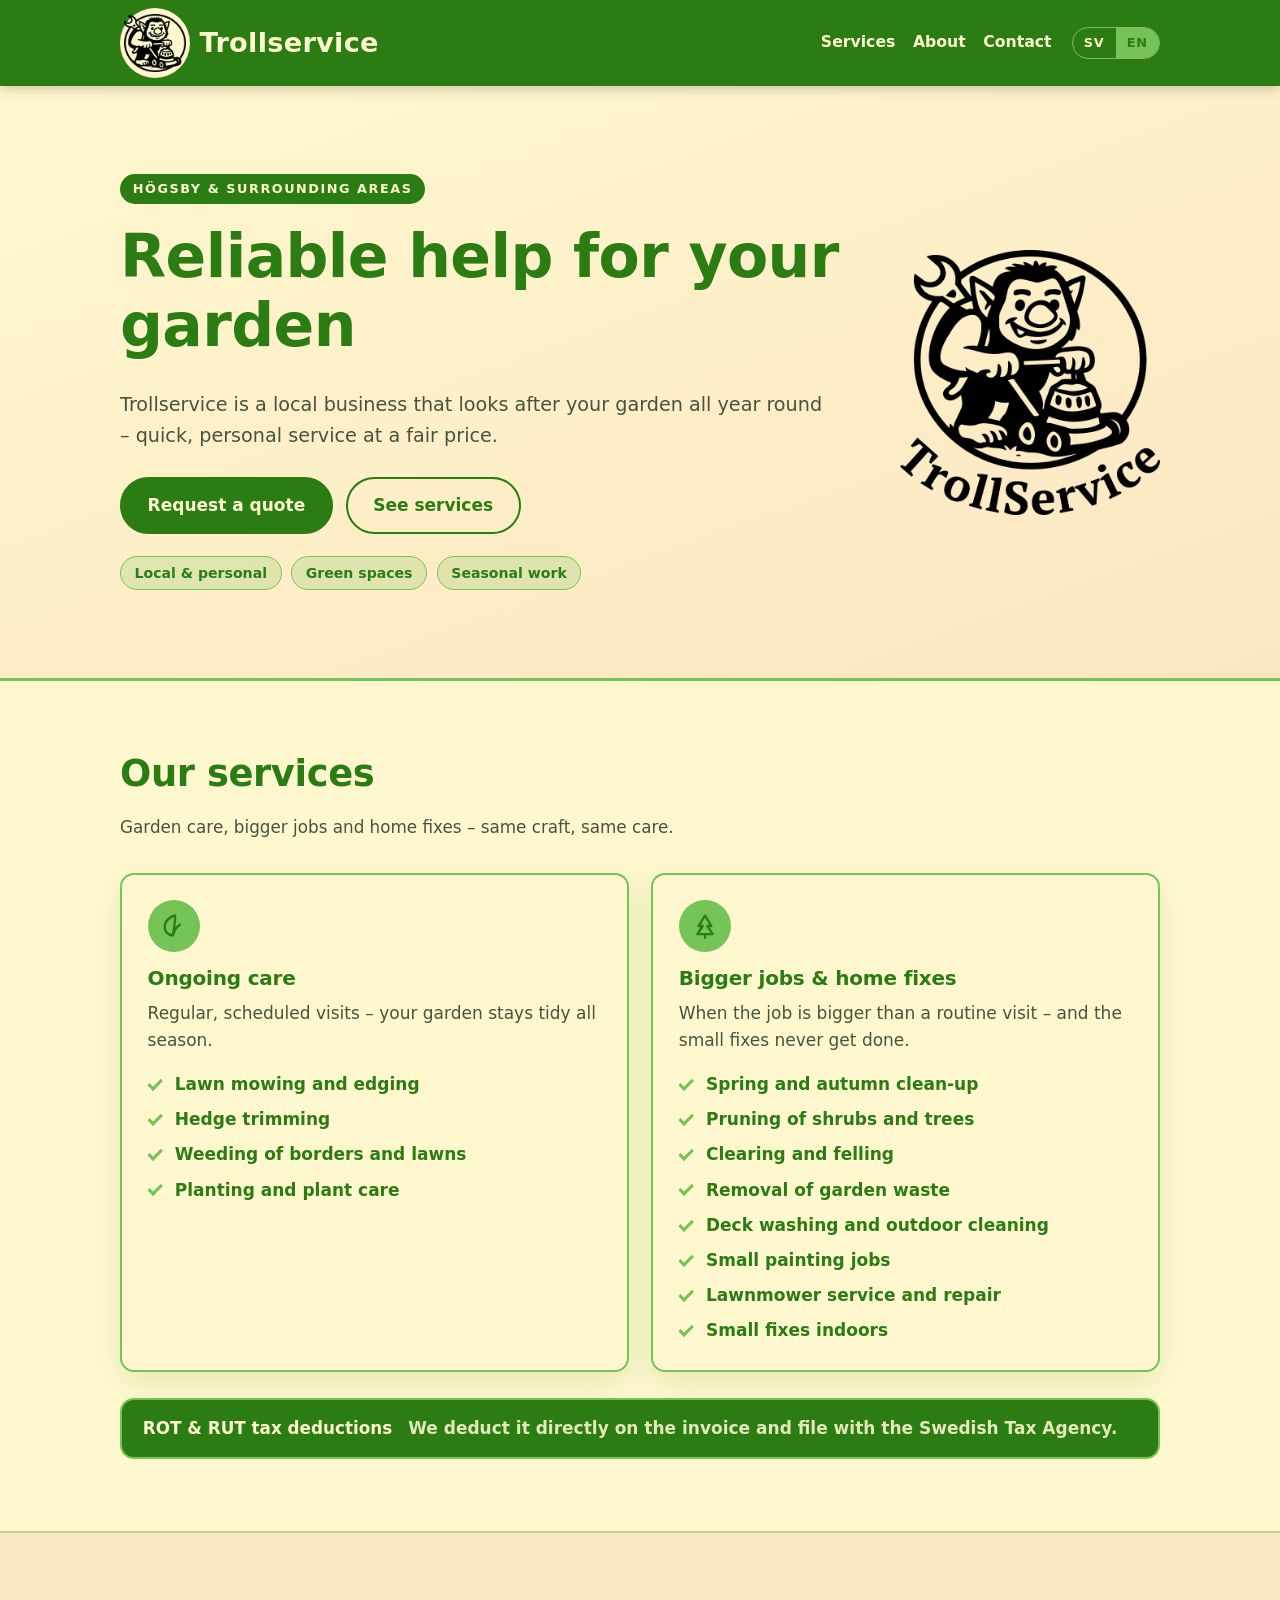
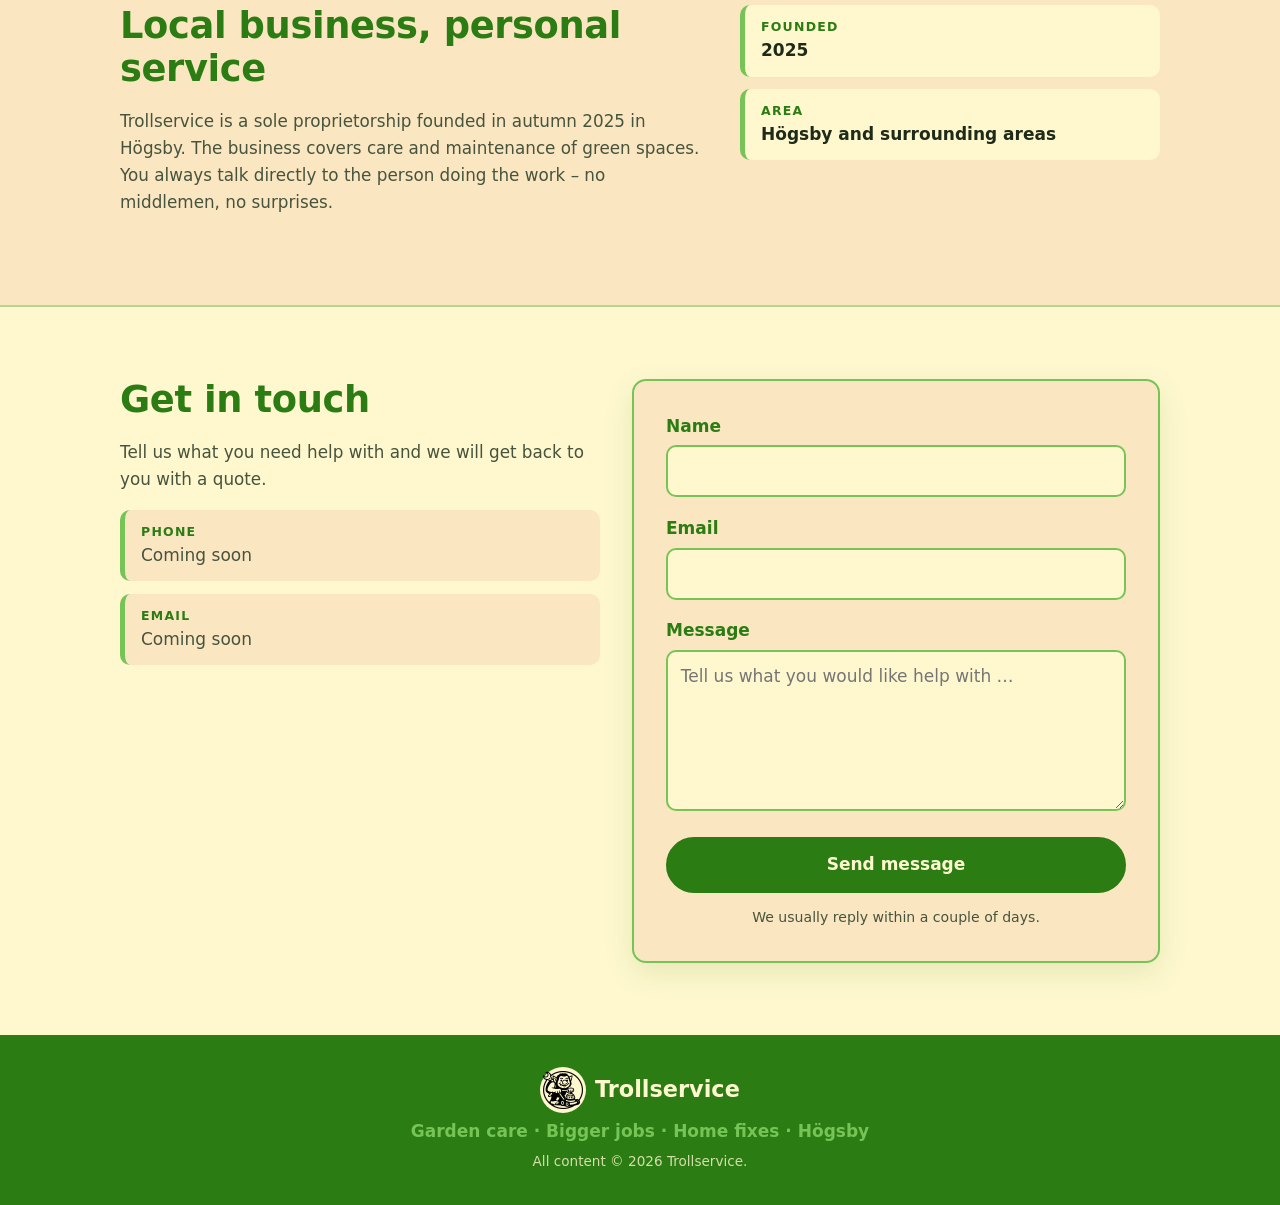
==== en/index.html @ 2a9cecd2 "Services section: merge husfix into second card, back to 2-column layout" ====
<!doctype html>
<html lang="en">
<head>
  <meta charset="utf-8">
  <meta name="viewport" content="width=device-width, initial-scale=1">
  <title>Trollservice – Garden care in Högsby</title>
  <meta name="description" content="Trollservice in Högsby: care and maintenance of green spaces – mowing, pruning, clearing and removal of garden waste.">
  <link rel="icon" type="image/png" href="/favicon.png">
  <link rel="stylesheet" href="/style.css">
</head>
<body>
  <a class="skip-link" href="#innehall">Skip to content</a>

  <header class="site-header">
    <div class="container header-inner">
      <a class="brand" href="/en">
        <span class="brand-badge"><img class="brand-mark" src="/logo-mark.png" alt="" width="62" height="59"></span>
        <span class="brand-name">Trollservice</span>
      </a>

      <nav class="site-nav" aria-label="Main navigation">
        <a href="#tjanster">Services</a>
        <a href="#om-oss">About</a>
        <a href="#kontakt">Contact</a>
      </nav>

      <div class="lang-switch" role="group" aria-label="Language">
        <a href="/" class="" lang="sv" hreflang="sv">SV</a>
        <a href="/en" class="is-active" lang="en" hreflang="en">EN</a>
      </div>
    </div>
  </header>

  <main id="innehall">
    
<section class="hero">
  <div class="container hero-inner">
    <div class="hero-copy">
      <p class="kicker">Högsby &amp; surrounding areas</p>
      <h1>Reliable help for your garden</h1>
      <p class="lead">Trollservice is a local business that looks after your garden all year round – quick, personal service at a fair price.</p>
      <div class="hero-actions">
        <a class="btn btn-primary" href="#kontakt">Request a quote</a>
        <a class="btn btn-ghost" href="#tjanster">See services</a>
      </div>
      <ul class="hero-points">
        <li>Local &amp; personal</li><li>Green spaces</li><li>Seasonal work</li>
      </ul>
    </div>
    <img class="hero-logo" src="/logo-full.png"
         alt="Trollservice" width="640" height="653">
  </div>
</section>

<section class="section" id="tjanster">
  <div class="container">
    <h2>Our services</h2>
    <p class="section-lead">Garden care, bigger jobs and home fixes – same craft, same care.</p>

    <div class="cards">
      
      <article class="card">
        <span class="card-icon" aria-hidden="true">
          
          <svg viewBox="0 0 24 24" width="28" height="28" fill="none" stroke="currentColor" stroke-width="2" stroke-linecap="round" stroke-linejoin="round">
            <path d="M11 20A7 7 0 0 1 4 13c0-5 4-9 9-10 0 6-1 12-2 17Z"></path>
            <path d="M11 20c1-4 3-7 6-9"></path>
          </svg>
          
        </span>
        <h3>Ongoing care</h3>
        <p class="card-text">Regular, scheduled visits – your garden stays tidy all season.</p>
        <ul class="check-list">
          <li>Lawn mowing and edging</li><li>Hedge trimming</li><li>Weeding of borders and lawns</li><li>Planting and plant care</li>
        </ul>
      </article>
      
      <article class="card">
        <span class="card-icon" aria-hidden="true">
          
          <svg viewBox="0 0 24 24" width="28" height="28" fill="none" stroke="currentColor" stroke-width="2" stroke-linecap="round" stroke-linejoin="round">
            <path d="M12 3 6.5 12H10L5.5 19h13L14 12h3.5Z"></path>
            <path d="M12 19v3"></path>
          </svg>
          
        </span>
        <h3>Bigger jobs &amp; home fixes</h3>
        <p class="card-text">When the job is bigger than a routine visit – and the small fixes never get done.</p>
        <ul class="check-list">
          <li>Spring and autumn clean-up</li><li>Pruning of shrubs and trees</li><li>Clearing and felling</li><li>Removal of garden waste</li><li>Deck washing and outdoor cleaning</li><li>Small painting jobs</li><li>Lawnmower service and repair</li><li>Small fixes indoors</li>
        </ul>
      </article>
      
    </div>

    <div class="tax-note">
      <strong>ROT &amp; RUT tax deductions</strong>
      <span>We deduct it directly on the invoice and file with the Swedish Tax Agency.</span>
    </div>
  </div>
</section>

<section class="section section-alt" id="om-oss">
  <div class="container about-grid">
    <div>
      <h2>Local business, personal service</h2>
      <p class="section-lead">Trollservice is a sole proprietorship founded in autumn 2025 in Högsby. The business covers care and maintenance of green spaces. You always talk directly to the person doing the work – no middlemen, no surprises.</p>
    </div>
    <ul class="fact-list">
      
      <li><span class="fact-label">Founded</span><span class="fact-value">2025</span></li>
      
      <li><span class="fact-label">Area</span><span class="fact-value">Högsby and surrounding areas</span></li>
      
    </ul>
  </div>
</section>

<section class="section" id="kontakt">
  <div class="container contact-grid">
    <div>
      <h2>Get in touch</h2>
      <p class="section-lead">Tell us what you need help with and we will get back to you with a quote.</p>

      <ul class="contact-list">
        <li>
          <span class="fact-label">Phone</span>
          <span class="fact-value fact-muted">Coming soon</span>
        </li>
        <li>
          <span class="fact-label">Email</span>
          <span class="fact-value fact-muted">Coming soon</span>
        </li>
      </ul>
    </div>

    <div class="form-card">
      <p class="alert alert-ok" role="status" hidden>Thank you! Your message has been received – we will be in touch soon.</p>

      <form method="post" action="https://formsubmit.co/tomsta61@gmail.com"
            data-ajax>
        <input type="hidden" name="lang" value="en">
        <input type="hidden" name="_subject" value="Trollservice – contact form">
        <input type="text" name="_honey" style="display:none" tabindex="-1" autocomplete="off" aria-hidden="true">

        <div class="field">
          <label for="namn">Name</label>
          <input type="text" id="namn" name="namn" value=""
                 autocomplete="name" required >
          
        </div>

        <div class="field">
          <label for="epost">Email</label>
          <input type="email" id="epost" name="epost" value=""
                 autocomplete="email" required >
          
        </div>

        <div class="field">
          <label for="meddelande">Message</label>
          <textarea id="meddelande" name="meddelande" rows="5"
                    placeholder="Tell us what you would like help with …" required minlength="10"
                    ></textarea>
          
        </div>

        <button class="btn btn-primary btn-block" type="submit">Send message</button>
        <p class="form-note">We usually reply within a couple of days.</p>
      </form>
    </div>
  </div>
</section>

  </main>

  <footer class="site-footer">
    <div class="container footer-inner">
      <div class="footer-brand">
        <span class="brand-badge"><img class="brand-mark" src="/logo-mark.png" alt="" width="40" height="38"></span>
        <span>Trollservice</span>
      </div>
      <p class="footer-note">Garden care · Bigger jobs · Home fixes · Högsby</p>
      <p class="footer-rights">All content © 2026 Trollservice.</p>
    </div>
  </footer>
  
  <script>
    /* Static build: submit to FormSubmit's ajax endpoint and show the page's
       own success message; fall back to a plain POST if fetch fails. */
    document.querySelectorAll('form[data-ajax]').forEach(function (f) {
      f.addEventListener('submit', function (e) {
        e.preventDefault();
        var btn = f.querySelector('button[type="submit"]');
        var url = f.action.replace('formsubmit.co/', 'formsubmit.co/ajax/');
        if (btn) btn.disabled = true;
        fetch(url, { method: 'POST', body: new FormData(f), headers: { 'Accept': 'application/json' } })
          .then(function (r) {
            if (!r.ok) throw new Error('submit failed');
            var ok = document.querySelector('.alert-ok');
            if (ok) ok.hidden = false;
            f.reset();
          })
          .catch(function () { f.submit(); })
          .then(function () { if (btn) btn.disabled = false; });
      });
    });
  </script>
  
</body>
</html>
---- style.css ----
/* Trollservice – palette: #2A7C13 #76C457 #FFF8CF #FBE6C2 */

:root {
  --green-dark: #2A7C13;
  --green-light: #76C457;
  --cream: #FFF8CF;
  --peach: #FBE6C2;
  --ink: #1e2b18;
  --ink-soft: #46543d;
  --radius: 14px;
  --max: 1040px;
  --header-h: 86px;
  --shadow: 0 10px 30px rgba(42, 124, 19, .12);
}

*, *::before, *::after { box-sizing: border-box; }

html {
  scroll-behavior: smooth;
  scroll-padding-top: calc(var(--header-h) + 12px);
}

body {
  margin: 0;
  font-family: system-ui, -apple-system, "Segoe UI", Roboto, "Helvetica Neue", Arial, sans-serif;
  font-size: 17px;
  line-height: 1.6;
  color: var(--ink);
  background: var(--cream);
  -webkit-font-smoothing: antialiased;
}

img, svg { max-width: 100%; }

h1, h2, h3 {
  color: var(--green-dark);
  line-height: 1.15;
  margin: 0 0 .5em;
  font-weight: 800;
  letter-spacing: -.01em;
}

h1 { font-size: clamp(2.3rem, 6vw, 3.75rem); }
h2 { font-size: clamp(1.6rem, 3.5vw, 2.3rem); }
h3 { font-size: 1.25rem; }

p { margin: 0 0 1em; }

a { color: var(--green-dark); }

.container {
  width: min(100% - 2.5rem, var(--max));
  margin-inline: auto;
}

.narrow { max-width: 640px; }

.skip-link {
  position: absolute;
  left: -9999px;
  top: 0;
  background: var(--green-dark);
  color: var(--cream);
  padding: .6rem 1rem;
  z-index: 100;
}
.skip-link:focus { left: 0; }

/* ---------- Header ---------- */

.site-header {
  position: sticky;
  top: 0;
  z-index: 50;
  background: var(--green-dark);
  color: var(--cream);
  box-shadow: 0 2px 12px rgba(30, 43, 24, .25);
}

.header-inner {
  min-height: var(--header-h);
  display: flex;
  align-items: center;
  flex-wrap: wrap;
  gap: .5rem 1.25rem;
  padding-block: .5rem;
}

.brand {
  display: inline-flex;
  align-items: center;
  gap: .6rem;
  text-decoration: none;
  color: var(--cream);
  margin-right: auto;
}

/* Cream circle lives on the wrapper only — the img itself must NOT be
   clipped (border-radius on an <img> cuts off the wrench that sticks out
   of the circle at the top-left); it may overflow onto the green. */
.brand-badge {
  display: block;
  padding: 4px;
  background: var(--cream);
  border-radius: 50%;
  line-height: 0;
}

.brand-mark {
  display: block;
  height: 62px;
  width: auto;
  aspect-ratio: 1;
  object-fit: contain;
}

.brand-name {
  font-weight: 800;
  font-size: 1.7rem;
  letter-spacing: .01em;
}

.site-nav {
  display: flex;
  gap: 1.1rem;
  flex-wrap: wrap;
}

.site-nav a {
  color: var(--cream);
  text-decoration: none;
  font-weight: 600;
  font-size: .98rem;
  padding: .2rem 0;
  border-bottom: 2px solid transparent;
  transition: color .15s ease, border-color .15s ease;
}

.site-nav a:hover,
.site-nav a:focus-visible {
  color: var(--green-light);
  border-bottom-color: var(--green-light);
}

.lang-switch {
  display: inline-flex;
  border: 1px solid rgba(255, 248, 207, .45);
  border-radius: 999px;
  overflow: hidden;
}

.lang-switch a {
  color: var(--cream);
  text-decoration: none;
  font-size: .8rem;
  font-weight: 700;
  letter-spacing: .06em;
  padding: .3rem .7rem;
}

.lang-switch a.is-active {
  background: var(--green-light);
  color: var(--green-dark);
}

/* ---------- Hero ---------- */

.hero {
  background: linear-gradient(160deg, var(--cream) 0%, var(--peach) 100%);
  border-bottom: 3px solid var(--green-light);
  padding: clamp(3rem, 8vw, 5.5rem) 0;
}

.hero-inner {
  display: grid;
  gap: 2.2rem;
}

.hero-logo {
  display: block;
  width: clamp(170px, 34vw, 260px);
  height: auto;
  justify-self: center;
}

.kicker {
  display: inline-block;
  background: var(--green-dark);
  color: var(--cream);
  font-size: .8rem;
  font-weight: 700;
  letter-spacing: .12em;
  text-transform: uppercase;
  padding: .3rem .8rem;
  border-radius: 999px;
  margin-bottom: 1.1rem;
}

.lead {
  font-size: clamp(1.05rem, 2vw, 1.2rem);
  color: var(--ink-soft);
  max-width: 58ch;
}

.hero-actions {
  display: flex;
  flex-wrap: wrap;
  gap: .8rem;
  margin: 1.6rem 0 1.4rem;
}

.hero-points {
  display: flex;
  flex-wrap: wrap;
  gap: .6rem;
  list-style: none;
  padding: 0;
  margin: 0;
}

.hero-points li {
  background: rgba(118, 196, 87, .22);
  border: 1px solid var(--green-light);
  color: var(--green-dark);
  font-weight: 600;
  font-size: .88rem;
  padding: .3rem .85rem;
  border-radius: 999px;
}

/* ---------- Buttons ---------- */

.btn {
  display: inline-block;
  font: inherit;
  font-weight: 700;
  text-decoration: none;
  padding: .8rem 1.6rem;
  border-radius: 999px;
  border: 2px solid transparent;
  cursor: pointer;
  transition: background-color .15s ease, color .15s ease, transform .1s ease;
}

.btn:active { transform: translateY(1px); }

.btn-primary {
  background: var(--green-dark);
  color: var(--cream);
  border-color: var(--green-dark);
}

.btn-primary:hover,
.btn-primary:focus-visible {
  background: var(--green-light);
  border-color: var(--green-light);
  color: var(--green-dark);
}

.btn-ghost {
  background: transparent;
  color: var(--green-dark);
  border-color: var(--green-dark);
}

.btn-ghost:hover,
.btn-ghost:focus-visible {
  background: var(--green-dark);
  color: var(--cream);
}

.btn-block { width: 100%; }

:focus-visible {
  outline: 3px solid var(--green-dark);
  outline-offset: 2px;
}

.site-nav a:focus-visible,
.lang-switch a:focus-visible,
.btn-primary:focus-visible {
  outline-color: var(--green-light);
}

/* ---------- Sections ---------- */

.section { padding: clamp(2.8rem, 6vw, 4.5rem) 0; }

.section-alt {
  background: var(--peach);
  border-block: 2px solid rgba(118, 196, 87, .5);
}

.section-lead {
  color: var(--ink-soft);
  max-width: 68ch;
  font-size: 1.05rem;
}

/* ---------- Service cards ---------- */

.cards {
  display: grid;
  gap: 1.4rem;
  margin-top: 2rem;
}

.card {
  background: var(--cream);
  border: 2px solid var(--green-light);
  border-radius: var(--radius);
  padding: 1.6rem;
  box-shadow: var(--shadow);
}

.card-icon {
  display: inline-flex;
  align-items: center;
  justify-content: center;
  width: 52px;
  height: 52px;
  border-radius: 50%;
  background: var(--green-light);
  color: var(--green-dark);
  margin-bottom: .9rem;
}

.card-text { color: var(--ink-soft); }

.check-list {
  list-style: none;
  padding: 0;
  margin: 0;
  display: grid;
  gap: .5rem;
}

.check-list li {
  position: relative;
  padding-left: 1.7rem;
  font-weight: 600;
  color: var(--green-dark);
}

.check-list li::before {
  content: "";
  position: absolute;
  left: 0;
  top: .45em;
  width: .85em;
  height: .45em;
  border-left: 3px solid var(--green-light);
  border-bottom: 3px solid var(--green-light);
  transform: rotate(-45deg);
}

.tax-note {
  display: flex;
  flex-wrap: wrap;
  align-items: baseline;
  gap: .3rem 1rem;
  margin-top: 1.6rem;
  padding: .95rem 1.3rem;
  background: var(--green-dark);
  color: var(--cream);
  border: 2px solid var(--green-light);
  border-radius: var(--radius);
}

.tax-note strong {
  font-size: 1.05rem;
  white-space: nowrap;
}

.tax-note span { opacity: .88; font-weight: 600; }

/* ---------- About ---------- */

.about-grid,
.contact-grid {
  display: grid;
  gap: 2rem;
}

.fact-list,
.contact-list {
  list-style: none;
  padding: 0;
  margin: 0;
  display: grid;
  gap: .8rem;
}

.fact-list li,
.contact-list li {
  background: var(--cream);
  border-left: 5px solid var(--green-light);
  border-radius: 10px;
  padding: .75rem 1rem;
  display: flex;
  flex-direction: column;
}

.section .contact-list li { background: var(--peach); }

.fact-label {
  font-size: .78rem;
  font-weight: 700;
  text-transform: uppercase;
  letter-spacing: .1em;
  color: var(--green-dark);
}

.fact-value { font-weight: 600; }

.fact-muted { color: var(--ink-soft); font-weight: 500; }

/* ---------- Contact form ---------- */

.form-card {
  background: var(--peach);
  border: 2px solid var(--green-light);
  border-radius: var(--radius);
  padding: clamp(1.3rem, 3vw, 2rem);
  box-shadow: var(--shadow);
}

.field { margin-bottom: 1.1rem; }

.field label {
  display: block;
  font-weight: 700;
  color: var(--green-dark);
  margin-bottom: .35rem;
}

.field input,
.field textarea {
  width: 100%;
  font: inherit;
  color: var(--ink);
  background: var(--cream);
  border: 2px solid var(--green-light);
  border-radius: 10px;
  padding: .65rem .8rem;
  resize: vertical;
}

.field input:focus,
.field textarea:focus {
  outline: none;
  border-color: var(--green-dark);
  box-shadow: 0 0 0 3px rgba(42, 124, 19, .25);
}

.field input[aria-invalid="true"],
.field textarea[aria-invalid="true"] {
  border-color: #b3261e;
}

.field-error {
  color: #b3261e;
  font-size: .88rem;
  font-weight: 600;
  margin: .35rem 0 0;
}

.form-note {
  font-size: .88rem;
  color: var(--ink-soft);
  margin: .8rem 0 0;
  text-align: center;
}

.alert {
  border-radius: 10px;
  padding: .8rem 1rem;
  font-weight: 600;
  margin-bottom: 1.2rem;
}

.alert-ok {
  background: var(--green-light);
  color: var(--green-dark);
  border: 2px solid var(--green-dark);
}

/* ---------- Footer ---------- */

.site-footer {
  background: var(--green-dark);
  color: var(--cream);
  padding: 2rem 0;
}

.footer-inner {
  display: flex;
  flex-direction: column;
  align-items: center;
  gap: .35rem;
  text-align: center;
}

.footer-brand {
  display: inline-flex;
  align-items: center;
  gap: .55rem;
  font-weight: 800;
  font-size: 1.4rem;
}

.footer-brand .brand-badge { padding: 3px; }
.footer-brand .brand-mark { height: 40px; }

.footer-note {
  color: var(--green-light);
  font-weight: 600;
  margin: 0;
}

.footer-rights {
  font-size: .85rem;
  opacity: .8;
  margin: 0;
}

/* ---------- Responsive ---------- */

@media (min-width: 760px) {
  .hero-inner {
    grid-template-columns: minmax(0, 1.3fr) auto;
    align-items: center;
    gap: 3rem;
  }
  .hero-logo { justify-self: end; }
  .cards { grid-template-columns: 1fr 1fr; }
  .about-grid { grid-template-columns: 1.4fr 1fr; align-items: start; }
  .contact-grid { grid-template-columns: 1fr 1.1fr; align-items: start; }
}

@media (max-width: 560px) {
  .header-inner { justify-content: center; }
  .brand { margin-right: 0; width: 100%; justify-content: center; }
}

@media (prefers-reduced-motion: reduce) {
  html { scroll-behavior: auto; }
  * { transition: none !important; }
}
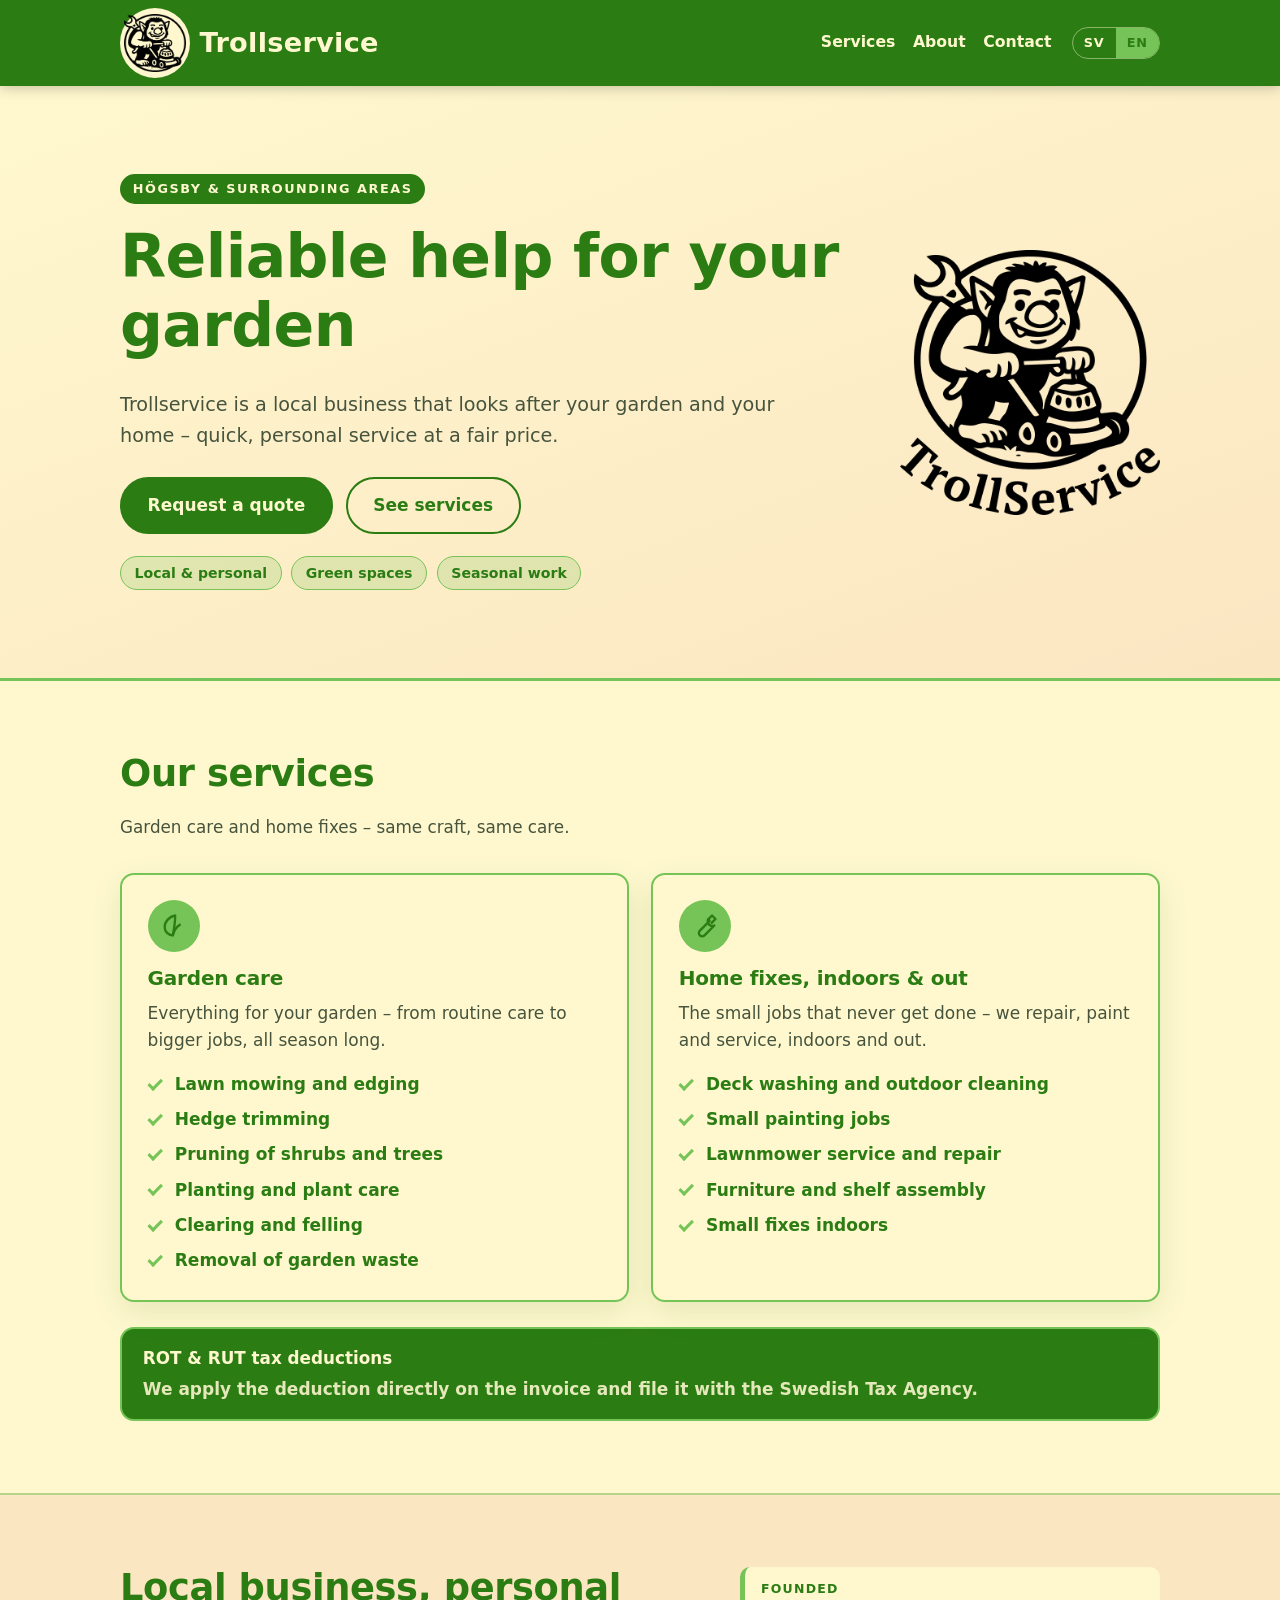
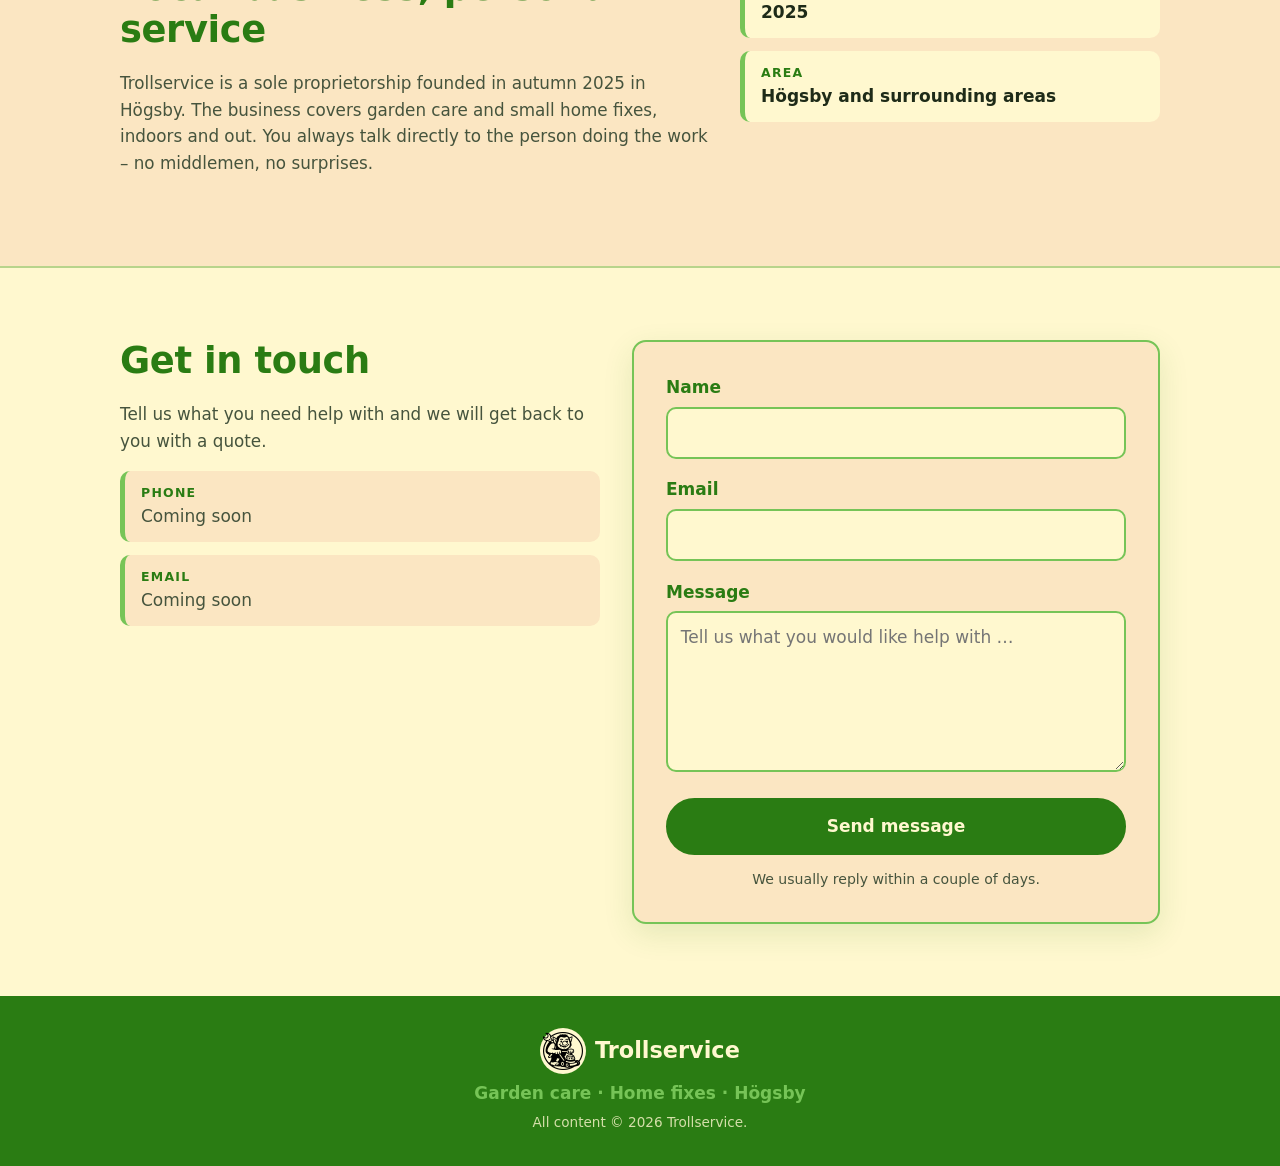
==== commit 3ec10385: "Services split: trädgårdsskötsel left / husfix right, 6+5 bullets, copy fixes" ====
--- a/en/index.html
+++ b/en/index.html
@@ -3,8 +3,8 @@
 <head>
   <meta charset="utf-8">
   <meta name="viewport" content="width=device-width, initial-scale=1">
-  <title>Trollservice – Garden care in Högsby</title>
-  <meta name="description" content="Trollservice in Högsby: care and maintenance of green spaces – mowing, pruning, clearing and removal of garden waste.">
+  <title>Trollservice – Garden care &amp; home fixes in Högsby</title>
+  <meta name="description" content="Trollservice in Högsby: garden care and home fixes – mowing, pruning, clearing, small painting jobs and repairs, indoors and out.">
   <link rel="icon" type="image/png" href="/favicon.png">
   <link rel="stylesheet" href="/style.css">
 </head>
@@ -38,7 +38,7 @@
     <div class="hero-copy">
       <p class="kicker">Högsby &amp; surrounding areas</p>
       <h1>Reliable help for your garden</h1>
-      <p class="lead">Trollservice is a local business that looks after your garden all year round – quick, personal service at a fair price.</p>
+      <p class="lead">Trollservice is a local business that looks after your garden and your home – quick, personal service at a fair price.</p>
       <div class="hero-actions">
         <a class="btn btn-primary" href="#kontakt">Request a quote</a>
         <a class="btn btn-ghost" href="#tjanster">See services</a>
@@ -55,7 +55,7 @@
 <section class="section" id="tjanster">
   <div class="container">
     <h2>Our services</h2>
-    <p class="section-lead">Garden care, bigger jobs and home fixes – same craft, same care.</p>
+    <p class="section-lead">Garden care and home fixes – same craft, same care.</p>
 
     <div class="cards">
       
@@ -68,10 +68,10 @@
           </svg>
           
         </span>
-        <h3>Ongoing care</h3>
-        <p class="card-text">Regular, scheduled visits – your garden stays tidy all season.</p>
+        <h3>Garden care</h3>
+        <p class="card-text">Everything for your garden – from routine care to bigger jobs, all season long.</p>
         <ul class="check-list">
-          <li>Lawn mowing and edging</li><li>Hedge trimming</li><li>Weeding of borders and lawns</li><li>Planting and plant care</li>
+          <li>Lawn mowing and edging</li><li>Hedge trimming</li><li>Pruning of shrubs and trees</li><li>Planting and plant care</li><li>Clearing and felling</li><li>Removal of garden waste</li>
         </ul>
       </article>
       
@@ -79,15 +79,15 @@
         <span class="card-icon" aria-hidden="true">
           
           <svg viewBox="0 0 24 24" width="28" height="28" fill="none" stroke="currentColor" stroke-width="2" stroke-linecap="round" stroke-linejoin="round">
-            <path d="M12 3 6.5 12H10L5.5 19h13L14 12h3.5Z"></path>
-            <path d="M12 19v3"></path>
+            <path d="M14.7 6.3a4 4 0 0 0 5.3 5.3l-8.4 8.4a2.8 2.8 0 0 1-4-4l8.4-8.4a4 4 0 0 0-1.3-1.3Z"></path>
+            <path d="M14.7 6.3 18 3l3 3-3.3 3.3"></path>
           </svg>
           
         </span>
-        <h3>Bigger jobs &amp; home fixes</h3>
-        <p class="card-text">When the job is bigger than a routine visit – and the small fixes never get done.</p>
+        <h3>Home fixes, indoors &amp; out</h3>
+        <p class="card-text">The small jobs that never get done – we repair, paint and service, indoors and out.</p>
         <ul class="check-list">
-          <li>Spring and autumn clean-up</li><li>Pruning of shrubs and trees</li><li>Clearing and felling</li><li>Removal of garden waste</li><li>Deck washing and outdoor cleaning</li><li>Small painting jobs</li><li>Lawnmower service and repair</li><li>Small fixes indoors</li>
+          <li>Deck washing and outdoor cleaning</li><li>Small painting jobs</li><li>Lawnmower service and repair</li><li>Furniture and shelf assembly</li><li>Small fixes indoors</li>
         </ul>
       </article>
       
@@ -95,7 +95,7 @@
 
     <div class="tax-note">
       <strong>ROT &amp; RUT tax deductions</strong>
-      <span>We deduct it directly on the invoice and file with the Swedish Tax Agency.</span>
+      <span>We apply the deduction directly on the invoice and file it with the Swedish Tax Agency.</span>
     </div>
   </div>
 </section>
@@ -104,7 +104,7 @@
   <div class="container about-grid">
     <div>
       <h2>Local business, personal service</h2>
-      <p class="section-lead">Trollservice is a sole proprietorship founded in autumn 2025 in Högsby. The business covers care and maintenance of green spaces. You always talk directly to the person doing the work – no middlemen, no surprises.</p>
+      <p class="section-lead">Trollservice is a sole proprietorship founded in autumn 2025 in Högsby. The business covers garden care and small home fixes, indoors and out. You always talk directly to the person doing the work – no middlemen, no surprises.</p>
     </div>
     <ul class="fact-list">
       
@@ -180,7 +180,7 @@
         <span class="brand-badge"><img class="brand-mark" src="/logo-mark.png" alt="" width="40" height="38"></span>
         <span>Trollservice</span>
       </div>
-      <p class="footer-note">Garden care · Bigger jobs · Home fixes · Högsby</p>
+      <p class="footer-note">Garden care · Home fixes · Högsby</p>
       <p class="footer-rights">All content © 2026 Trollservice.</p>
     </div>
   </footer>
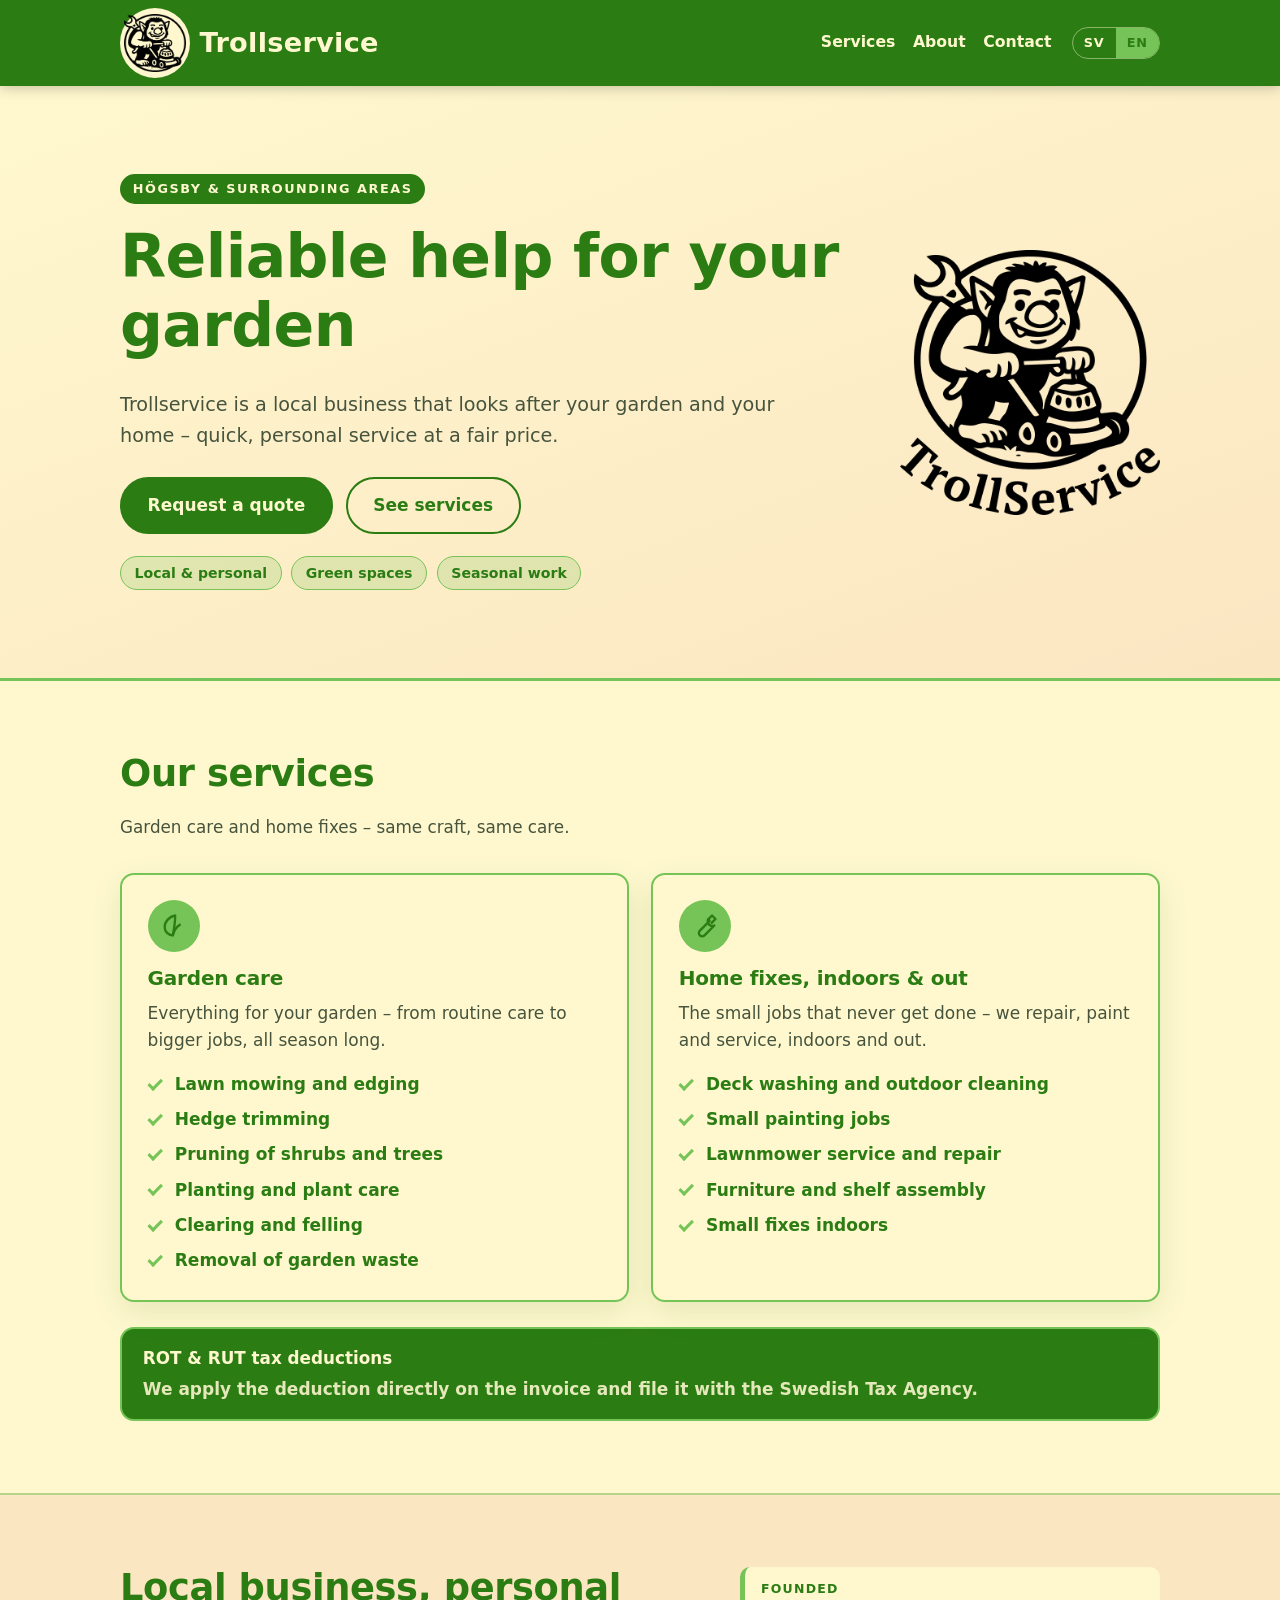
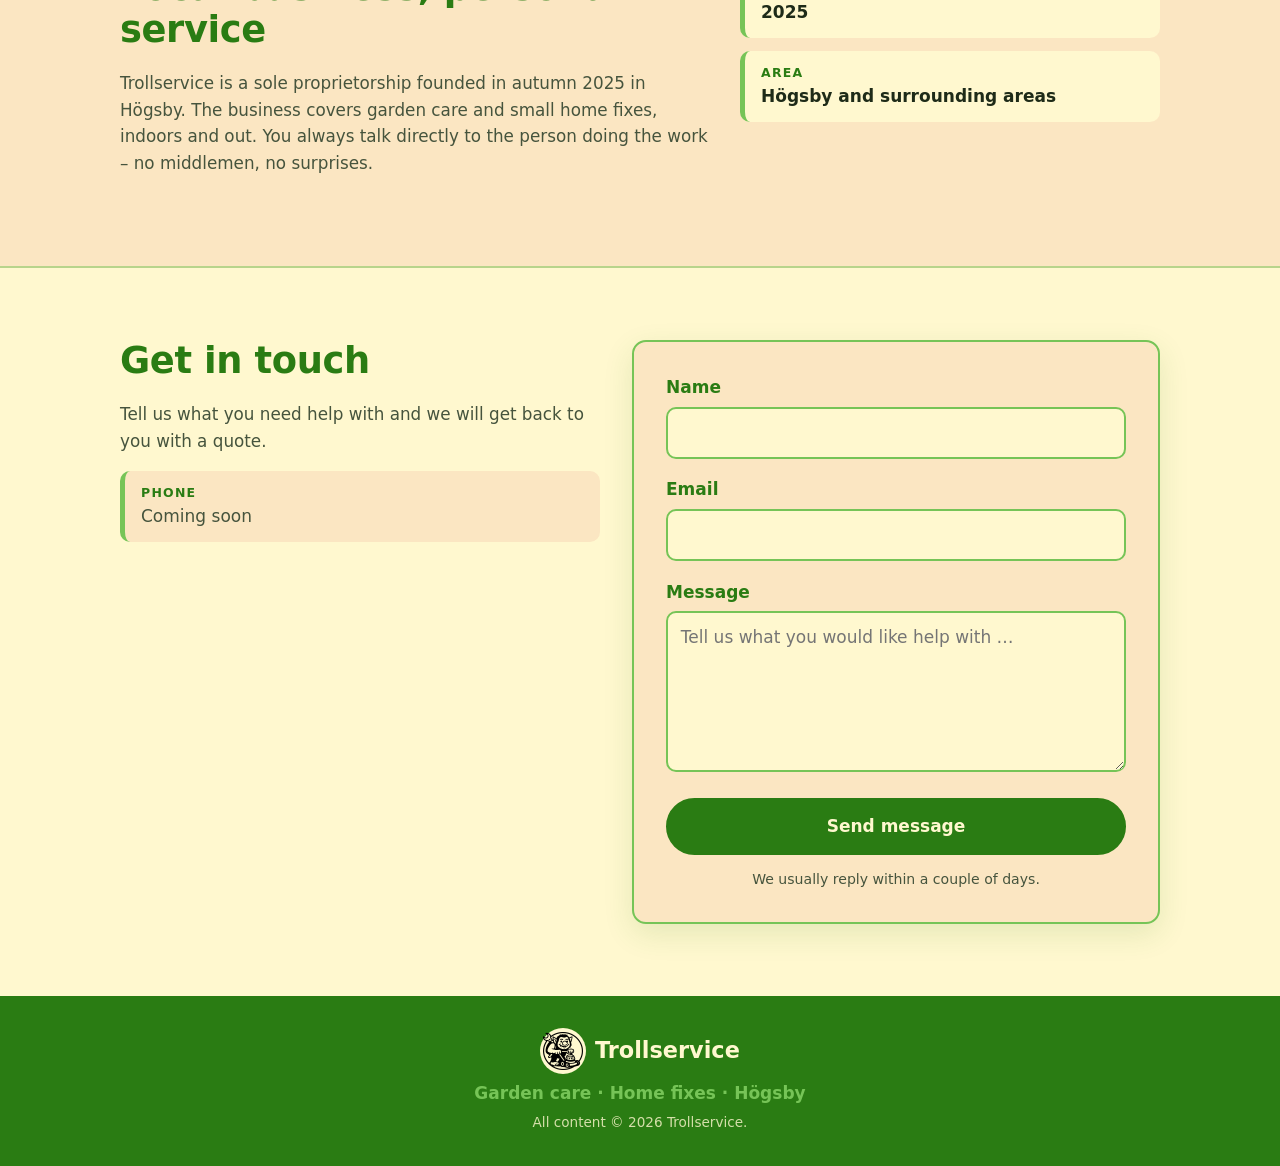
==== commit 777b1e4e: "Contact form: switch from FormSubmit to mailto, remove e-post row" ====
--- a/en/index.html
+++ b/en/index.html
@@ -127,42 +127,30 @@
           <span class="fact-label">Phone</span>
           <span class="fact-value fact-muted">Coming soon</span>
         </li>
-        <li>
-          <span class="fact-label">Email</span>
-          <span class="fact-value fact-muted">Coming soon</span>
-        </li>
       </ul>
     </div>
 
     <div class="form-card">
-      <p class="alert alert-ok" role="status" hidden>Thank you! Your message has been received – we will be in touch soon.</p>
-
-      <form method="post" action="https://formsubmit.co/tomsta61@gmail.com"
-            data-ajax>
-        <input type="hidden" name="lang" value="en">
-        <input type="hidden" name="_subject" value="Trollservice – contact form">
-        <input type="text" name="_honey" style="display:none" tabindex="-1" autocomplete="off" aria-hidden="true">
+      <p class="alert alert-ok" role="status" hidden>Done! Your e-mail app has opened with your message – press Send there.</p>
+
+      <form method="post" action="mailto:tomsta61@gmail.com"
+            enctype="text/plain"
+            data-mailto="tomsta61@gmail.com" data-subject="Trollservice – contact form">
 
         <div class="field">
           <label for="namn">Name</label>
-          <input type="text" id="namn" name="namn" value=""
-                 autocomplete="name" required >
-          
+          <input type="text" id="namn" name="namn" autocomplete="name" required>
         </div>
 
         <div class="field">
           <label for="epost">Email</label>
-          <input type="email" id="epost" name="epost" value=""
-                 autocomplete="email" required >
-          
+          <input type="email" id="epost" name="epost" autocomplete="email" required>
         </div>
 
         <div class="field">
           <label for="meddelande">Message</label>
           <textarea id="meddelande" name="meddelande" rows="5"
-                    placeholder="Tell us what you would like help with …" required minlength="10"
-                    ></textarea>
-          
+                    placeholder="Tell us what you would like help with …" required minlength="10"></textarea>
         </div>
 
         <button class="btn btn-primary btn-block" type="submit">Send message</button>
@@ -184,28 +172,29 @@
       <p class="footer-rights">All content © 2026 Trollservice.</p>
     </div>
   </footer>
-  
   <script>
-    /* Static build: submit to FormSubmit's ajax endpoint and show the page's
-       own success message; fall back to a plain POST if fetch fails. */
-    document.querySelectorAll('form[data-ajax]').forEach(function (f) {
+    /* Open the visitor's e-mail app with the message pre-filled.
+       Static site: no backend, the mail client does the sending. */
+    document.querySelectorAll('form[data-mailto]').forEach(function (f) {
       f.addEventListener('submit', function (e) {
         e.preventDefault();
-        var btn = f.querySelector('button[type="submit"]');
-        var url = f.action.replace('formsubmit.co/', 'formsubmit.co/ajax/');
-        if (btn) btn.disabled = true;
-        fetch(url, { method: 'POST', body: new FormData(f), headers: { 'Accept': 'application/json' } })
-          .then(function (r) {
-            if (!r.ok) throw new Error('submit failed');
-            var ok = document.querySelector('.alert-ok');
-            if (ok) ok.hidden = false;
-            f.reset();
-          })
-          .catch(function () { f.submit(); })
-          .then(function () { if (btn) btn.disabled = false; });
+        if (!f.checkValidity()) { f.reportValidity(); return; }
+        var val = function (n) {
+          var el = f.querySelector('[name="' + n + '"]');
+          return el ? el.value.trim() : '';
+        };
+        var body = 'Name: ' + val('namn') + '\n' +
+                   'Email: ' + val('epost') + '\n\n' +
+                   val('meddelande');
+        var href = 'mailto:' + f.dataset.mailto +
+                   '?subject=' + encodeURIComponent(f.dataset.subject || 'Trollservice') +
+                   '&body=' + encodeURIComponent(body);
+        var ok = document.querySelector('.alert-ok');
+        if (ok) ok.hidden = false;
+        window.location.href = href;
+        f.reset();
       });
     });
   </script>
-  
 </body>
 </html>
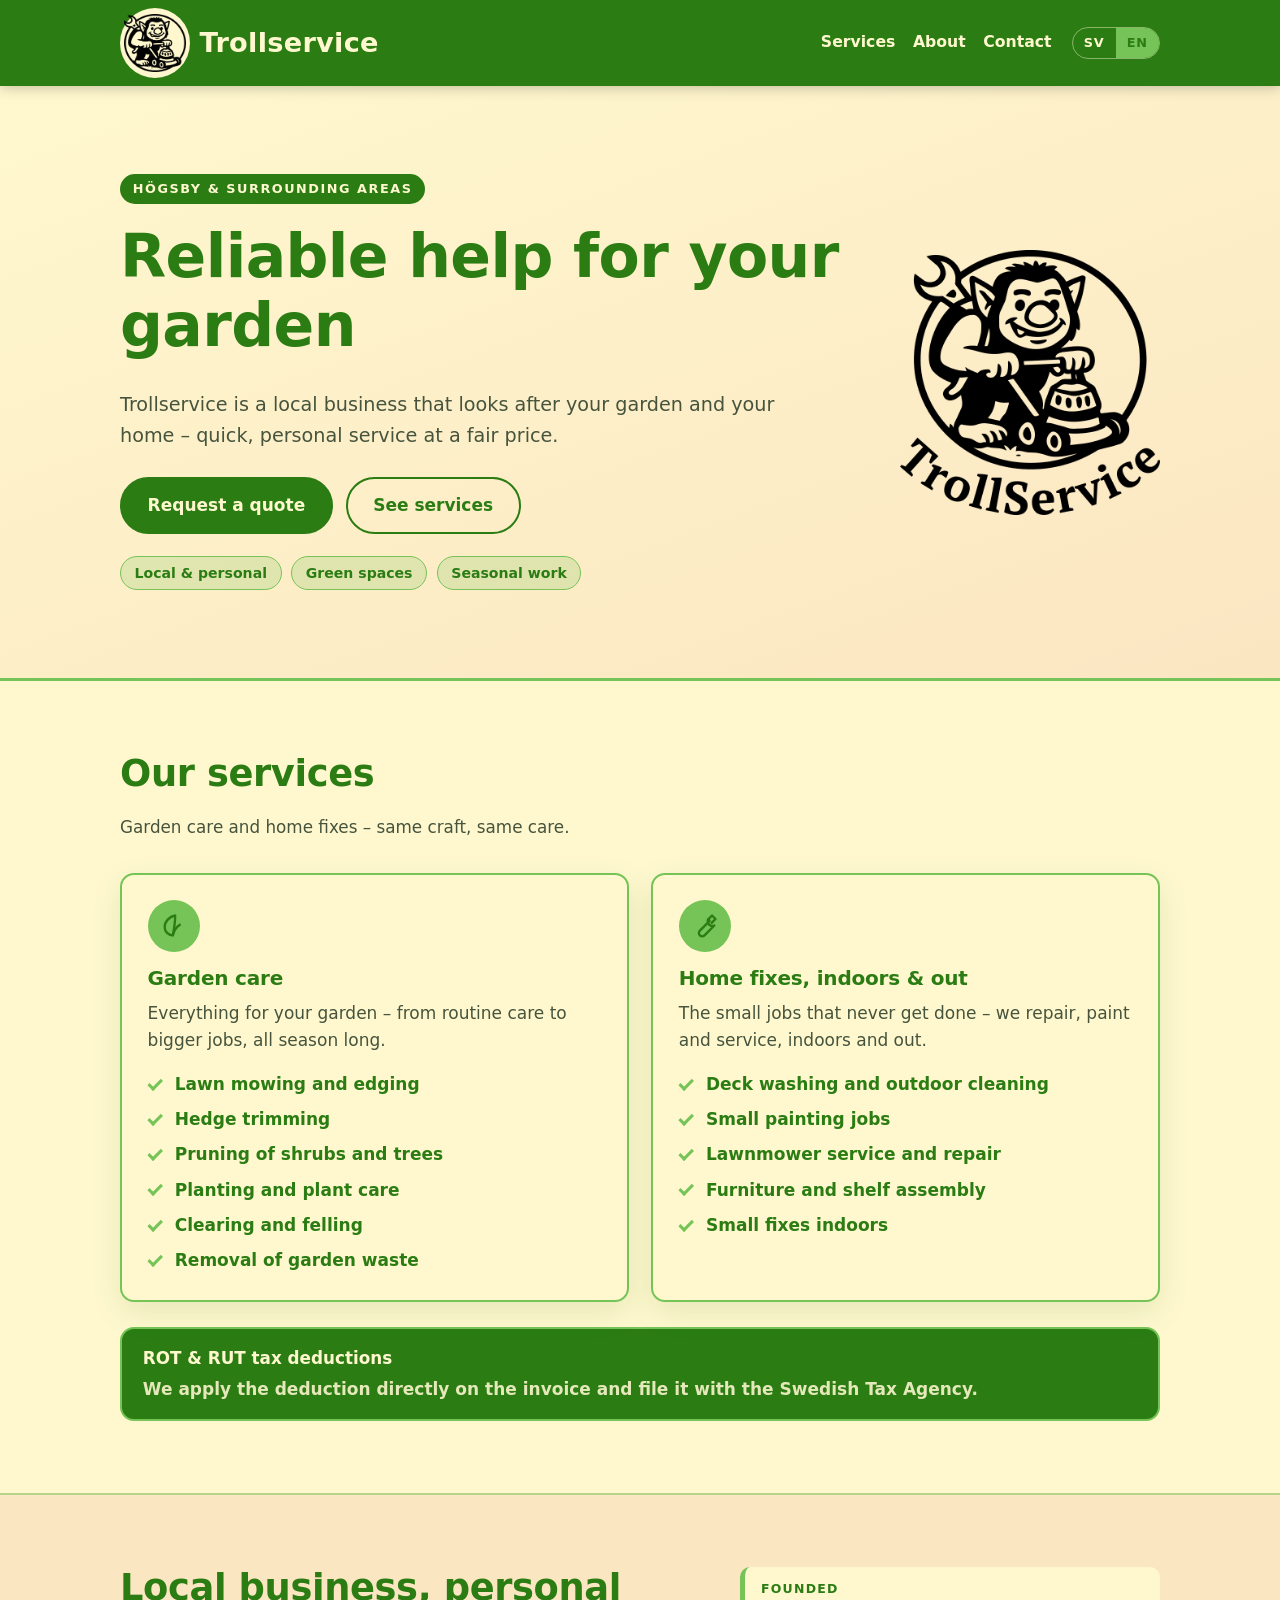
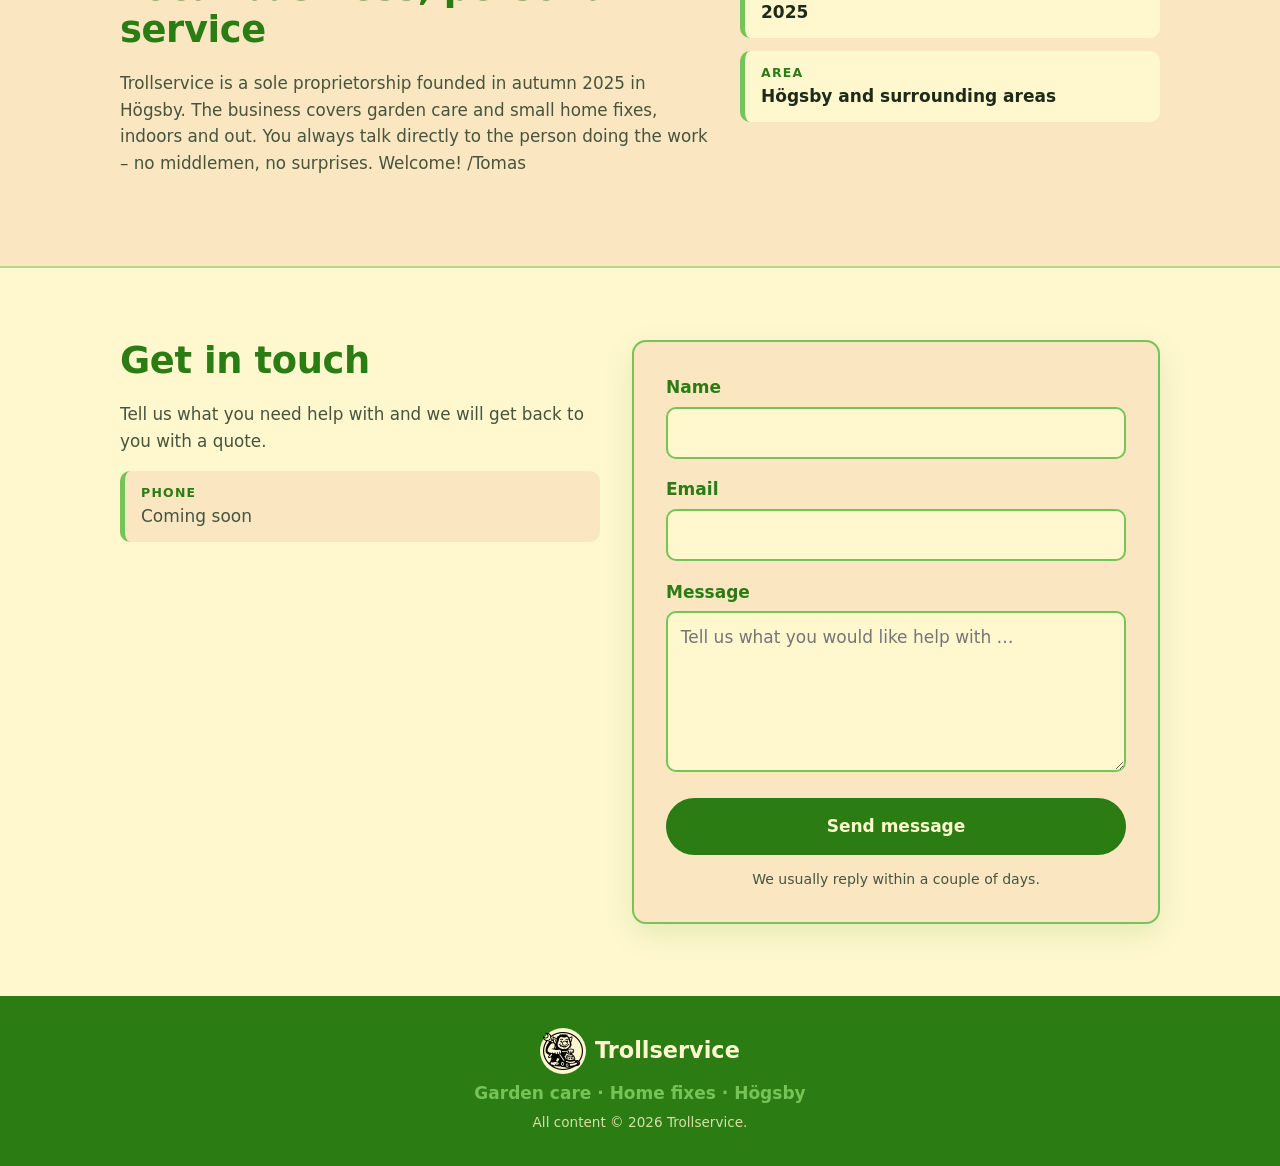
==== commit b45119b9: "About: add sign-off Välkommen! /Tomas (Welcome! /Tomas in EN)" ====
--- a/en/index.html
+++ b/en/index.html
@@ -104,7 +104,7 @@
   <div class="container about-grid">
     <div>
       <h2>Local business, personal service</h2>
-      <p class="section-lead">Trollservice is a sole proprietorship founded in autumn 2025 in Högsby. The business covers garden care and small home fixes, indoors and out. You always talk directly to the person doing the work – no middlemen, no surprises.</p>
+      <p class="section-lead">Trollservice is a sole proprietorship founded in autumn 2025 in Högsby. The business covers garden care and small home fixes, indoors and out. You always talk directly to the person doing the work – no middlemen, no surprises. Welcome! /Tomas</p>
     </div>
     <ul class="fact-list">
       
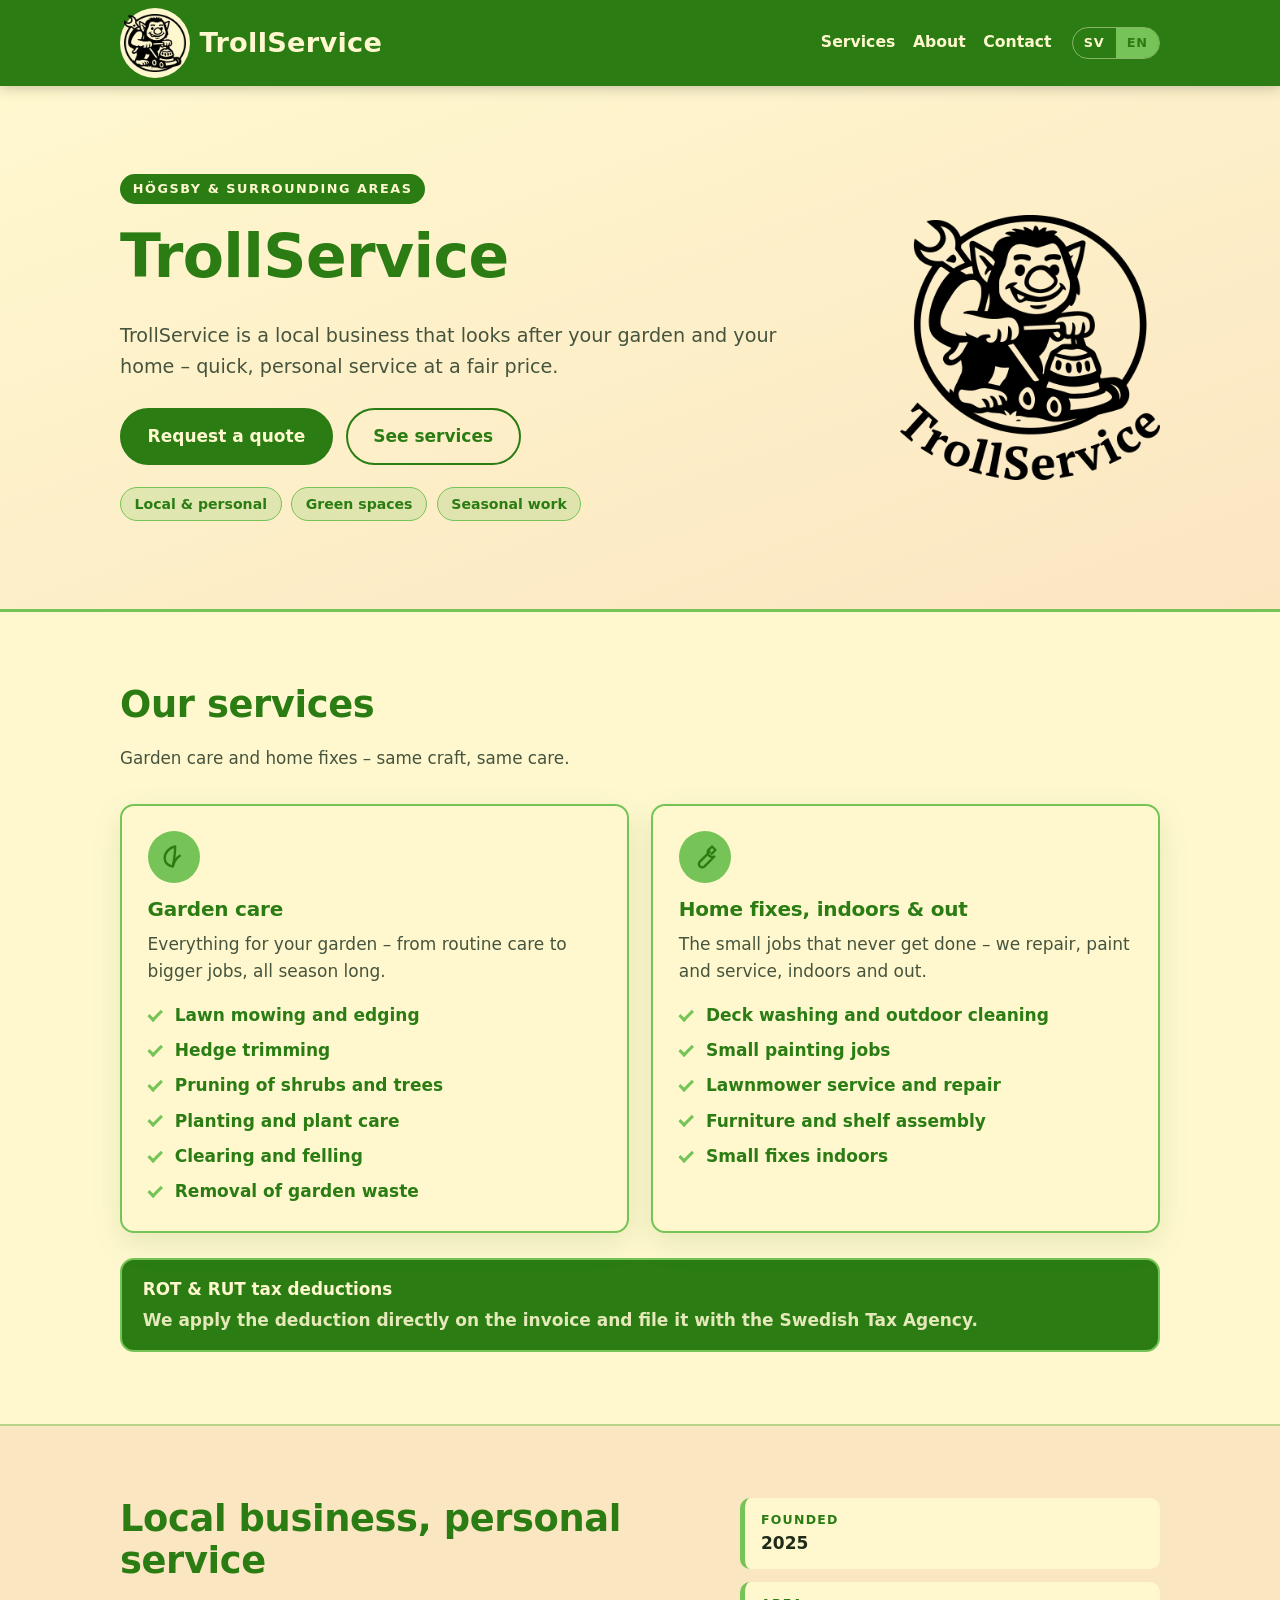
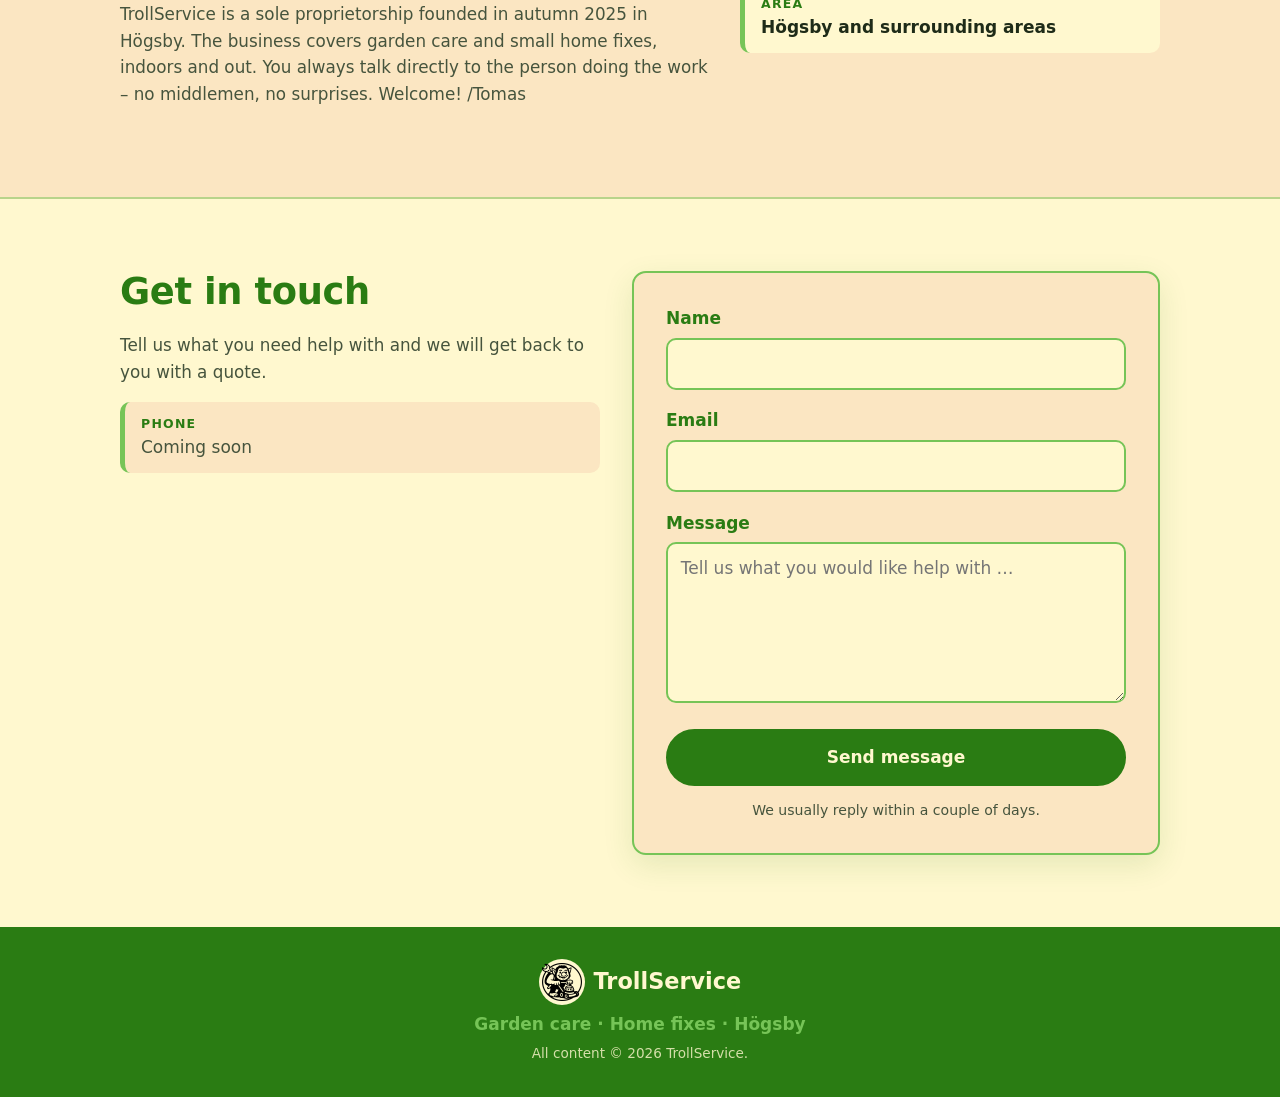
==== commit f79b5c21: "Branding: TrollService everywhere, hero headline is now the brand name" ====
--- a/en/index.html
+++ b/en/index.html
@@ -3,8 +3,8 @@
 <head>
   <meta charset="utf-8">
   <meta name="viewport" content="width=device-width, initial-scale=1">
-  <title>Trollservice – Garden care &amp; home fixes in Högsby</title>
-  <meta name="description" content="Trollservice in Högsby: garden care and home fixes – mowing, pruning, clearing, small painting jobs and repairs, indoors and out.">
+  <title>TrollService – Garden care &amp; home fixes in Högsby</title>
+  <meta name="description" content="TrollService in Högsby: garden care and home fixes – mowing, pruning, clearing, small painting jobs and repairs, indoors and out.">
   <link rel="icon" type="image/png" href="/favicon.png">
   <link rel="stylesheet" href="/style.css">
 </head>
@@ -15,7 +15,7 @@
     <div class="container header-inner">
       <a class="brand" href="/en">
         <span class="brand-badge"><img class="brand-mark" src="/logo-mark.png" alt="" width="62" height="59"></span>
-        <span class="brand-name">Trollservice</span>
+        <span class="brand-name">TrollService</span>
       </a>
 
       <nav class="site-nav" aria-label="Main navigation">
@@ -37,8 +37,8 @@
   <div class="container hero-inner">
     <div class="hero-copy">
       <p class="kicker">Högsby &amp; surrounding areas</p>
-      <h1>Reliable help for your garden</h1>
-      <p class="lead">Trollservice is a local business that looks after your garden and your home – quick, personal service at a fair price.</p>
+      <h1>TrollService</h1>
+      <p class="lead">TrollService is a local business that looks after your garden and your home – quick, personal service at a fair price.</p>
       <div class="hero-actions">
         <a class="btn btn-primary" href="#kontakt">Request a quote</a>
         <a class="btn btn-ghost" href="#tjanster">See services</a>
@@ -48,7 +48,7 @@
       </ul>
     </div>
     <img class="hero-logo" src="/logo-full.png"
-         alt="Trollservice" width="640" height="653">
+         alt="TrollService" width="640" height="653">
   </div>
 </section>
 
@@ -104,7 +104,7 @@
   <div class="container about-grid">
     <div>
       <h2>Local business, personal service</h2>
-      <p class="section-lead">Trollservice is a sole proprietorship founded in autumn 2025 in Högsby. The business covers garden care and small home fixes, indoors and out. You always talk directly to the person doing the work – no middlemen, no surprises. Welcome! /Tomas</p>
+      <p class="section-lead">TrollService is a sole proprietorship founded in autumn 2025 in Högsby. The business covers garden care and small home fixes, indoors and out. You always talk directly to the person doing the work – no middlemen, no surprises. Welcome! /Tomas</p>
     </div>
     <ul class="fact-list">
       
@@ -131,11 +131,11 @@
     </div>
 
     <div class="form-card">
-      <p class="alert alert-ok" role="status" hidden>Done! Your e-mail app has opened with your message – press Send there.</p>
+      <p class="alert alert-ok" role="status" hidden>Thank you! Your message has been received – we will be in touch soon.</p>
 
-      <form method="post" action="mailto:tomsta61@gmail.com"
-            enctype="text/plain"
-            data-mailto="tomsta61@gmail.com" data-subject="Trollservice – contact form">
+      <form method="post" action="https://formsubmit.co/tomsta61@gmail.com" data-ajax>
+        <input type="hidden" name="_subject" value="TrollService – contact form">
+        <input type="text" name="_honey" style="display:none" tabindex="-1" autocomplete="off" aria-hidden="true">
 
         <div class="field">
           <label for="namn">Name</label>
@@ -166,33 +166,31 @@
     <div class="container footer-inner">
       <div class="footer-brand">
         <span class="brand-badge"><img class="brand-mark" src="/logo-mark.png" alt="" width="40" height="38"></span>
-        <span>Trollservice</span>
+        <span>TrollService</span>
       </div>
       <p class="footer-note">Garden care · Home fixes · Högsby</p>
-      <p class="footer-rights">All content © 2026 Trollservice.</p>
+      <p class="footer-rights">All content © 2026 TrollService.</p>
     </div>
   </footer>
   <script>
-    /* Open the visitor's e-mail app with the message pre-filled.
-       Static site: no backend, the mail client does the sending. */
-    document.querySelectorAll('form[data-mailto]').forEach(function (f) {
+    /* Submit to FormSubmit's ajax endpoint and show the page's own success
+       message; fall back to a plain POST if fetch fails. */
+    document.querySelectorAll('form[data-ajax]').forEach(function (f) {
       f.addEventListener('submit', function (e) {
         e.preventDefault();
         if (!f.checkValidity()) { f.reportValidity(); return; }
-        var val = function (n) {
-          var el = f.querySelector('[name="' + n + '"]');
-          return el ? el.value.trim() : '';
-        };
-        var body = 'Name: ' + val('namn') + '\n' +
-                   'Email: ' + val('epost') + '\n\n' +
-                   val('meddelande');
-        var href = 'mailto:' + f.dataset.mailto +
-                   '?subject=' + encodeURIComponent(f.dataset.subject || 'Trollservice') +
-                   '&body=' + encodeURIComponent(body);
-        var ok = document.querySelector('.alert-ok');
-        if (ok) ok.hidden = false;
-        window.location.href = href;
-        f.reset();
+        var btn = f.querySelector('button[type="submit"]');
+        var url = f.action.replace('formsubmit.co/', 'formsubmit.co/ajax/');
+        if (btn) btn.disabled = true;
+        fetch(url, { method: 'POST', body: new FormData(f), headers: { 'Accept': 'application/json' } })
+          .then(function (r) {
+            if (!r.ok) throw new Error('submit failed');
+            var ok = document.querySelector('.alert-ok');
+            if (ok) ok.hidden = false;
+            f.reset();
+          })
+          .catch(function () { f.submit(); })
+          .then(function () { if (btn) btn.disabled = false; });
       });
     });
   </script>
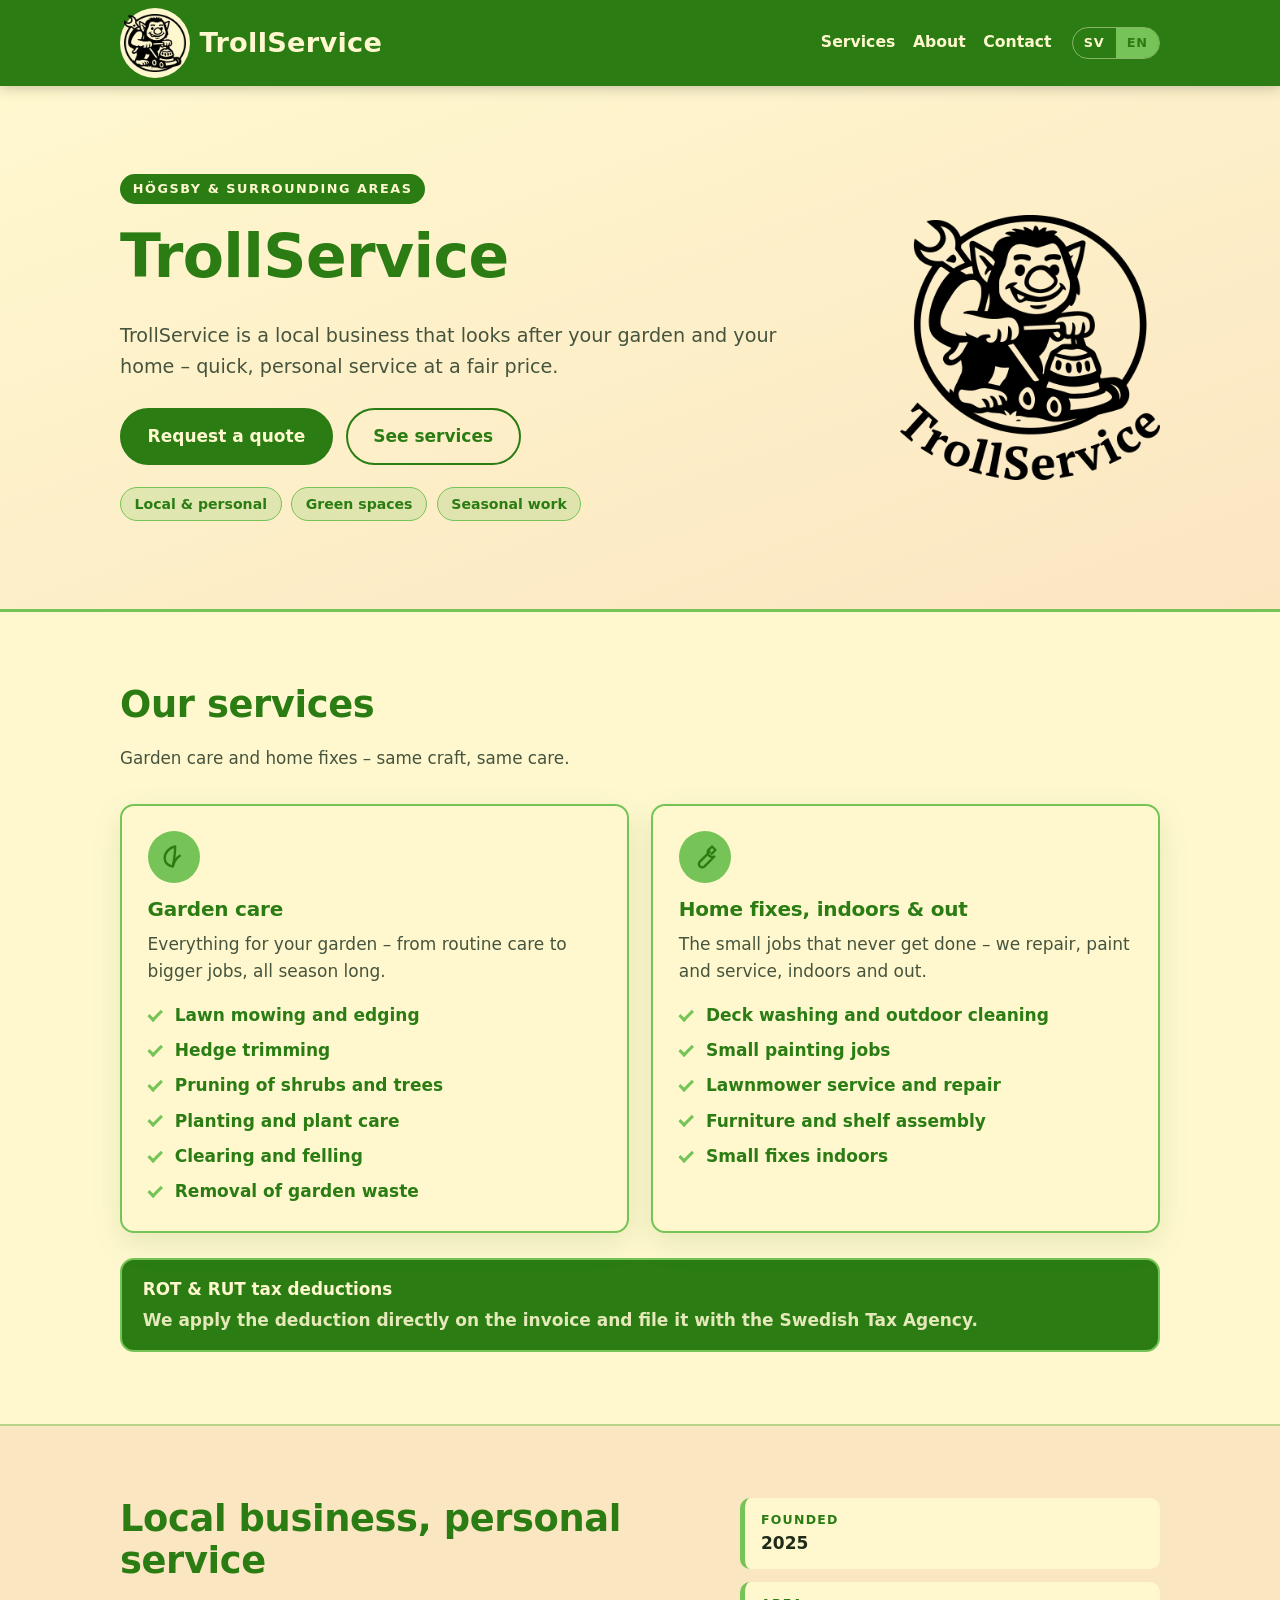
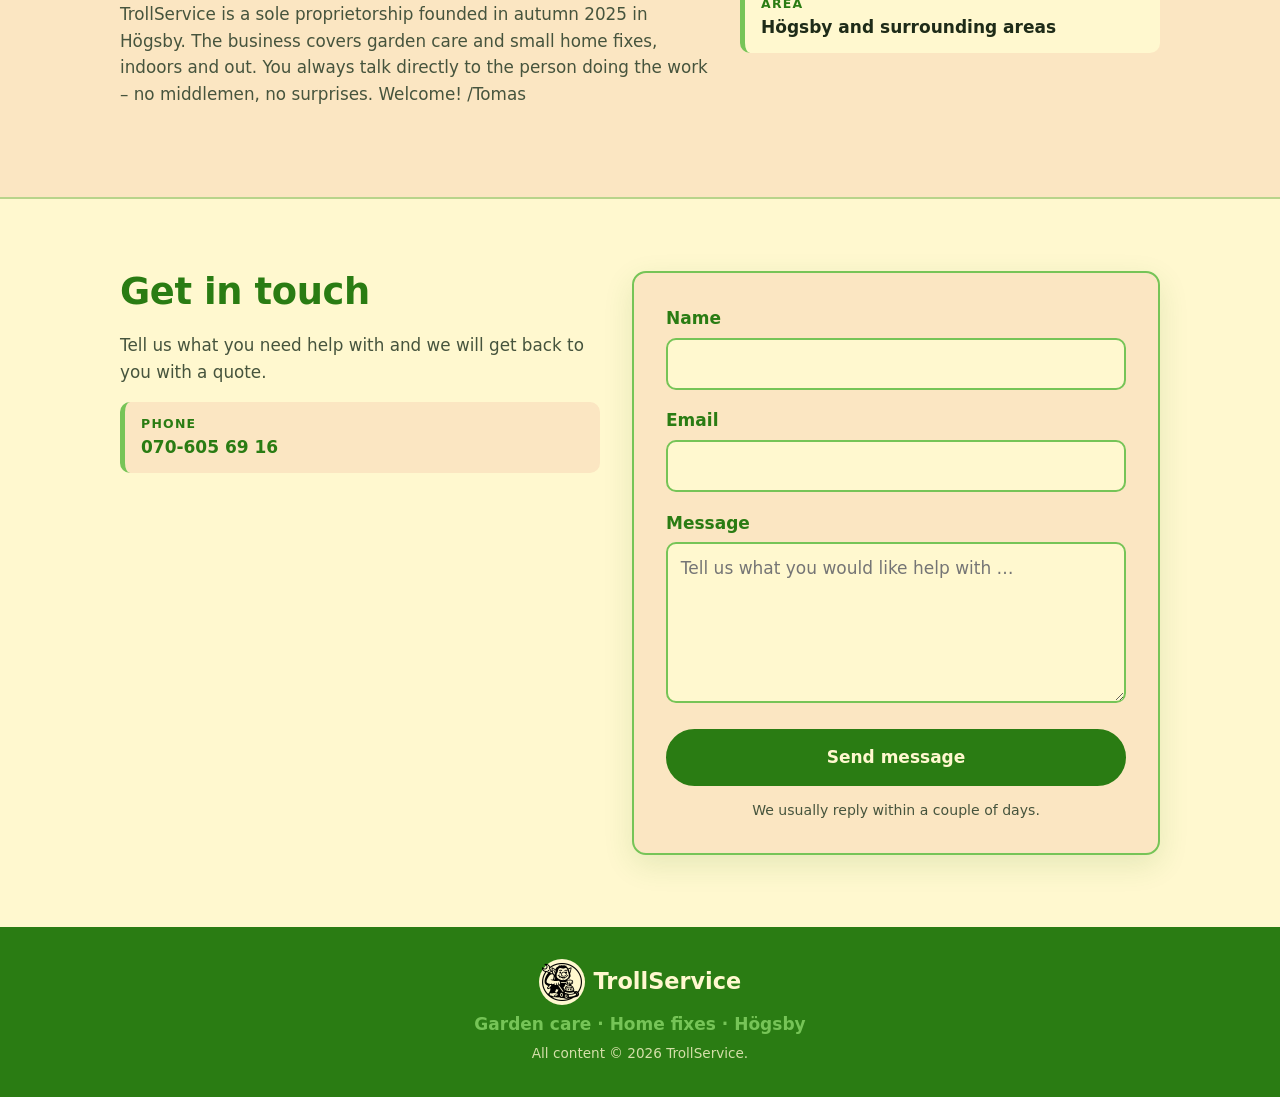
==== commit d4033df5: "Contact: add phone 070-605 69 16 as tel: link" ====
--- a/en/index.html
+++ b/en/index.html
@@ -125,7 +125,7 @@
       <ul class="contact-list">
         <li>
           <span class="fact-label">Phone</span>
-          <span class="fact-value fact-muted">Coming soon</span>
+          <a class="fact-value" href="tel:+46706056916">070-605 69 16</a>
         </li>
       </ul>
     </div>
@@ -144,7 +144,7 @@
 
         <div class="field">
           <label for="epost">Email</label>
-          <input type="email" id="epost" name="epost" autocomplete="email" required>
+          <input type="email" id="epost" name="email" autocomplete="email" required>
         </div>
 
         <div class="field">
--- a/style.css
+++ b/style.css
@@ -413,6 +413,13 @@
 
 .fact-value { font-weight: 600; }
 
+a.fact-value {
+  color: var(--green-dark);
+  text-decoration: none;
+}
+
+a.fact-value:hover { text-decoration: underline; }
+
 .fact-muted { color: var(--ink-soft); font-weight: 500; }
 
 /* ---------- Contact form ---------- */
